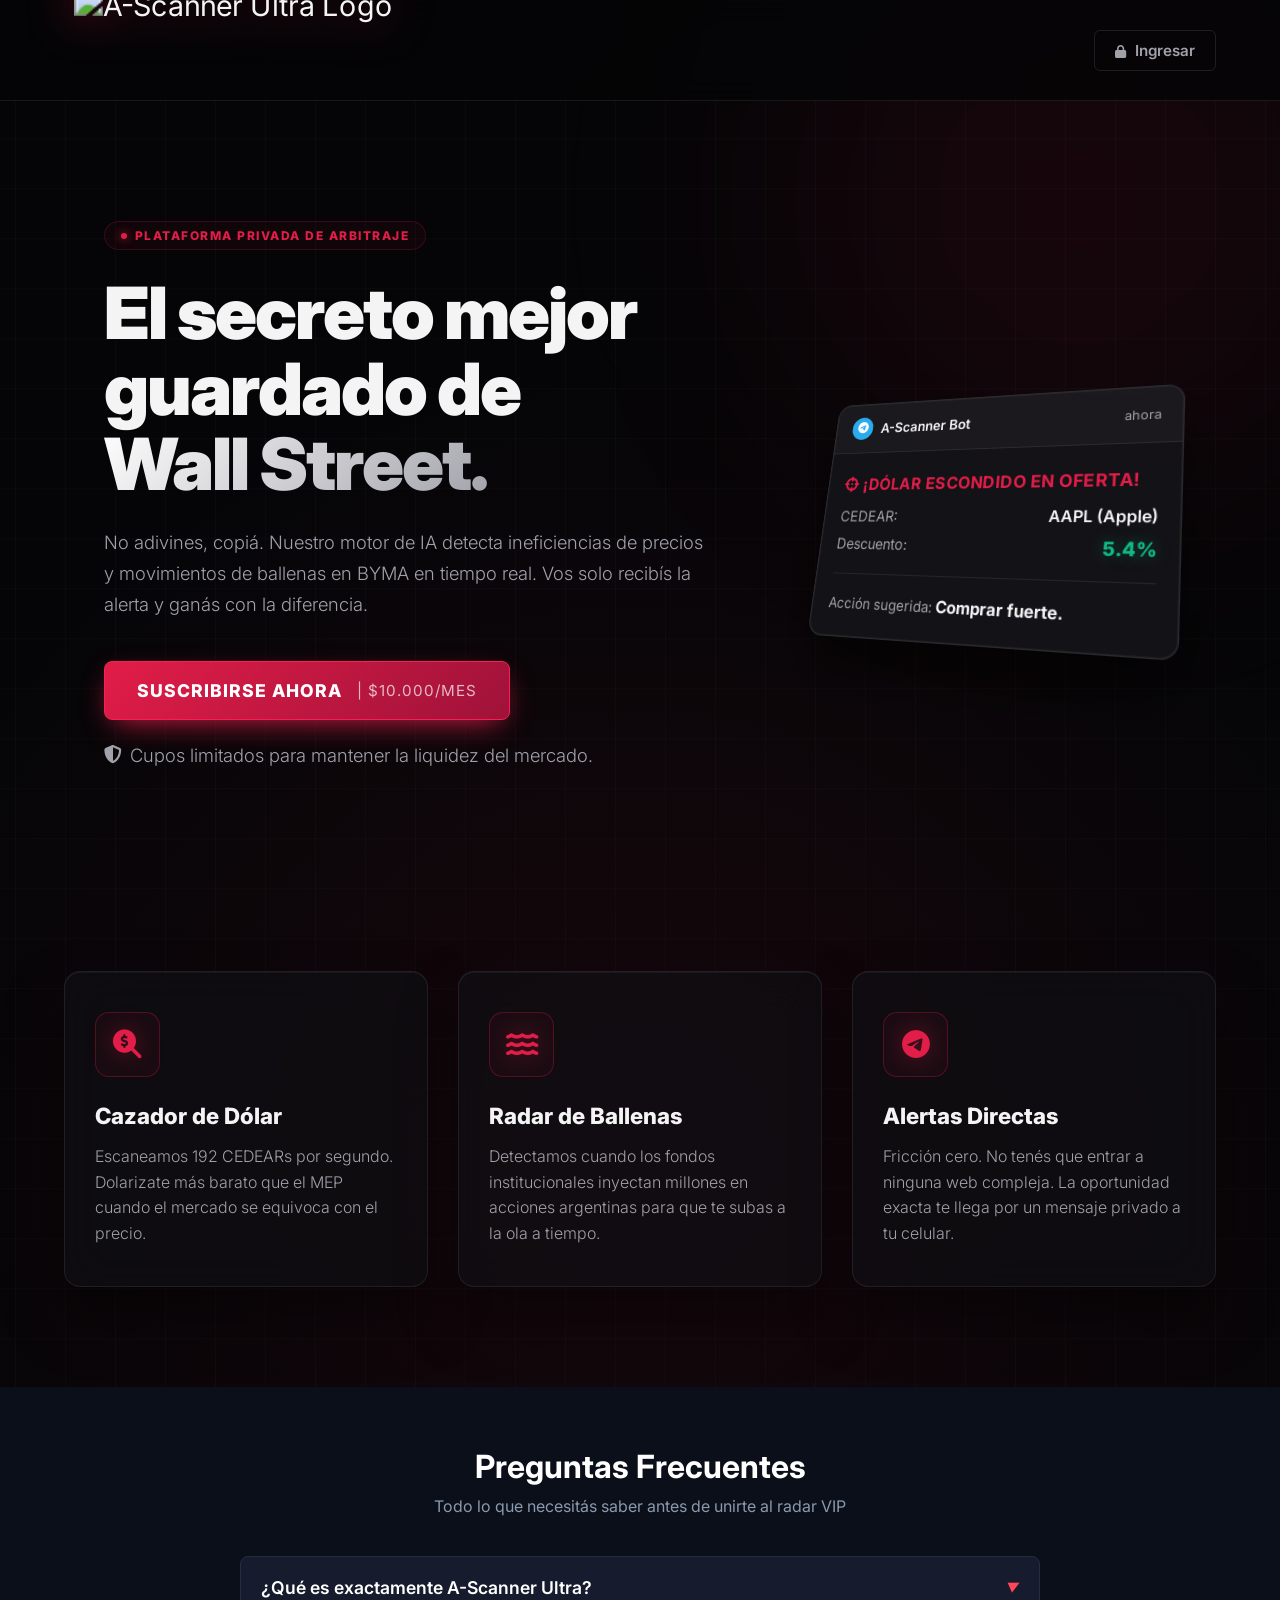
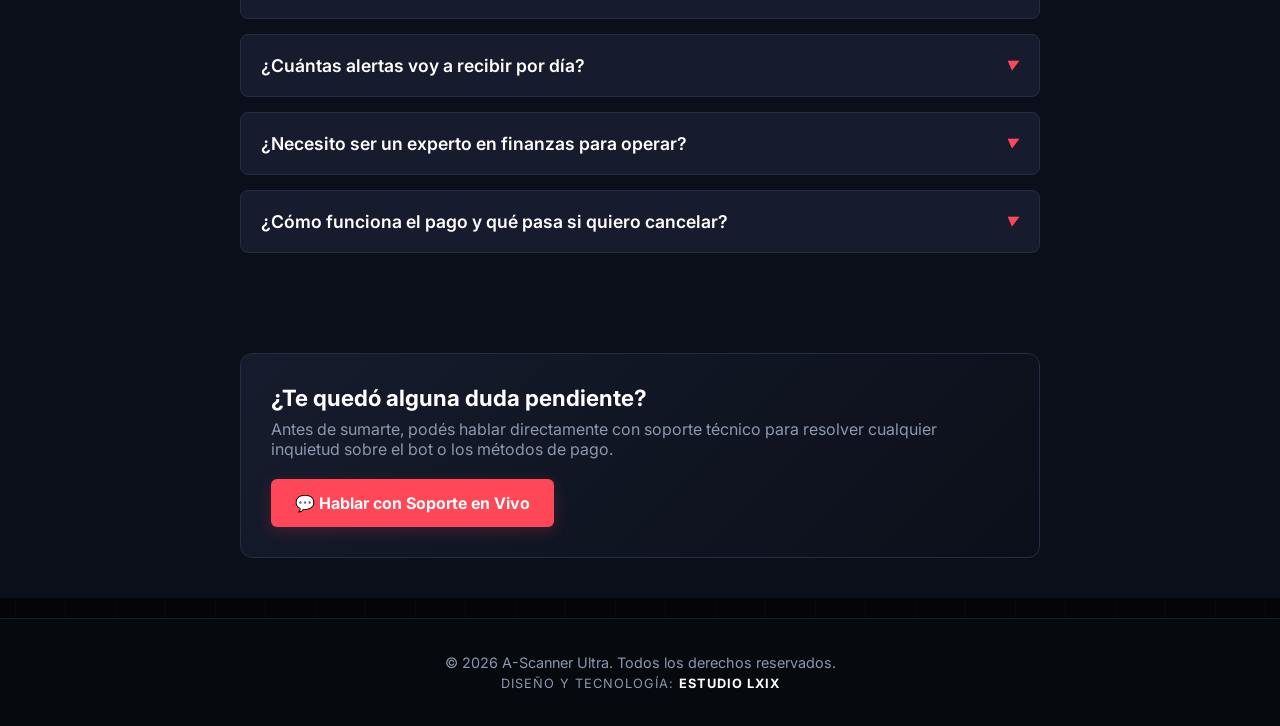
==== index.html @ 41c8c9e9 "Add files via upload" ====
<!DOCTYPE html>
<html lang="es">
<head>
    <meta charset="UTF-8">
    <meta name="viewport" content="width=device-width, initial-scale=1.0">
    <title>A-Scanner Ultra | Financial Intelligence</title>
    <link href="https://fonts.googleapis.com/css2?family=Inter:wght@300;400;600;800;900&display=swap" rel="stylesheet">
    <link rel="stylesheet" href="https://cdnjs.cloudflare.com/ajax/libs/font-awesome/6.4.0/css/all.min.css">
    <link rel="stylesheet" href="style.css">
</head>
<body>
    <div class="bg-glow glow-red"></div>
    <div class="bg-glow glow-silver"></div>

    <nav class="navbar">
        <div class="logo-container">
            <div class="logo-lightbox">
                <img src="assets/img/logo.png" alt="A-Scanner Ultra Logo">
            </div>
        </div>
        <div class="nav-links">
            <button class="btn-login" id="btn-ingresar">
                <i class="fa-solid fa-lock" style="margin-right: 5px; font-size: 0.8rem;"></i> Ingresar
            </button>
        </div>
    </nav>

    <header class="hero">
        <div class="hero-content">
            <div class="badge">
                <span class="pulse-dot"></span> PLATAFORMA PRIVADA DE ARBITRAJE
            </div>
            <h1>El secreto mejor guardado de <br><span class="text-gradient">Wall Street.</span></h1>
            <p>No adivines, copiá. Nuestro motor de IA detecta ineficiencias de precios y movimientos de ballenas en BYMA en tiempo real. Vos solo recibís la alerta y ganás con la diferencia.</p>
            <div class="cta-group">
                <button class="btn-primary" id="btn-suscribirse">
                    Suscribirse Ahora <span class="price-tag">| $10.000/mes</span>
                </button>
                <p class="garantia"><i class="fa-solid fa-shield-halved"></i> Cupos limitados para mantener la liquidez del mercado.</p>
            </div>
        </div>

        <div class="hero-image-simulated">
            <div class="telegram-alert">
                <div class="alert-header">
                    <div class="tg-icon"><i class="fa-brands fa-telegram"></i></div>
                    <span>A-Scanner Bot</span>
                    <span class="alert-time">ahora</span>
                </div>
                <div class="alert-body">
                    <strong class="alert-title"><i class="fa-solid fa-crosshairs"></i> ¡DÓLAR ESCONDIDO EN OFERTA!</strong>
                    <div class="alert-data">
                        <span class="data-label">CEDEAR:</span> <span class="data-value">AAPL (Apple)</span>
                    </div>
                    <div class="alert-data">
                        <span class="data-label">Descuento:</span> <span class="data-value highlight-text">5.4%</span>
                    </div>
                    <div class="alert-divider"></div>
                    <div class="alert-action">Acción sugerida: <strong>Comprar fuerte.</strong></div>
                </div>
            </div>
        </div>
    </header>

    <section class="features">
        <div class="feature-card glass-panel">
            <div class="icon-wrapper"><i class="fa-solid fa-magnifying-glass-dollar feature-icon"></i></div>
            <h3>Cazador de Dólar</h3>
            <p>Escaneamos 192 CEDEARs por segundo. Dolarizate más barato que el MEP cuando el mercado se equivoca con el precio.</p>
        </div>
        <div class="feature-card glass-panel">
            <div class="icon-wrapper"><i class="fa-solid fa-water feature-icon"></i></div>
            <h3>Radar de Ballenas</h3>
            <p>Detectamos cuando los fondos institucionales inyectan millones en acciones argentinas para que te subas a la ola a tiempo.</p>
        </div>
        <div class="feature-card glass-panel">
            <div class="icon-wrapper"><i class="fa-brands fa-telegram feature-icon"></i></div>
            <h3>Alertas Directas</h3>
            <p>Fricción cero. No tenés que entrar a ninguna web compleja. La oportunidad exacta te llega por un mensaje privado a tu celular.</p>
        </div>
    </section>

    <div id="auth-modal" class="modal">
        <div class="modal-content glass-panel">
            <span class="close-modal"><i class="fa-solid fa-xmark"></i></span>
            
            <div class="modal-header">
                <i class="fa-solid fa-lock auth-icon"></i>
                <h2 id="modal-title">Acceso VIP</h2>
            </div>
            <p class="modal-subtitle" id="modal-desc">Ingresá con el MISMO EMAIL que usás en Mercado Pago.</p>
            
            <div class="input-group">
                <i class="fa-regular fa-envelope input-icon"></i>
                <input type="email" id="email-input" class="input-dark" placeholder="tu-email@gmail.com">
            </div>
            
            <div class="input-group">
                <i class="fa-solid fa-key input-icon"></i>
                <input type="password" id="password-input" class="input-dark" placeholder="Contraseña">
            </div>
            
            <p id="forgot-password" style="text-align: right; color: var(--platinum-dark); font-size: 0.8rem; cursor: pointer; margin-top: -10px; margin-bottom: 15px; transition: 0.3s;">¿Olvidaste tu contraseña?</p>

            <div class="input-group" id="confirm-group" style="display: none;">
                <i class="fa-solid fa-shield-check input-icon"></i>
                <input type="password" id="confirm-password-input" class="input-dark" placeholder="Confirmar contraseña">
            </div>
            
            <button class="btn-primary full-width" id="btn-auth-action">Iniciar Sesión</button>
            
            <button id="btn-logout" style="display: none; width: 100%; margin-top: 15px; background: transparent; border: 1px solid var(--graphite-border); color: var(--platinum-dark); padding: 12px; border-radius: 8px; cursor: pointer; transition: all 0.3s ease;">Cerrar Sesión</button>

            <p class="auth-toggle" id="auth-toggle-text">
                ¿No tenés cuenta? <span id="toggle-link">Crear una aquí</span>
            </p>

            <div class="auth-divider"><span>o</span></div>

            <button class="btn-google full-width" id="btn-google">
                <img src="https://fonts.gstatic.com/s/i/productlogos/googleg/v6/24px.svg" alt="Google" style="width: 20px;">
                Continuar con Google
            </button>
        </div>
    </div>

    <section class="faq-section">
    <div class="container">
        <h2 class="section-title">Preguntas Frecuentes</h2>
        <p class="section-subtitle">Todo lo que necesitás saber antes de unirte al radar VIP</p>

        <div class="faq-container">
            <div class="faq-item">
                <button class="faq-question">
                    <span>¿Qué es exactamente A-Scanner Ultra?</span>
                    <i class="arrow-icon">▼</i>
                </button>
                <div class="faq-answer">
                    <p>Es un software de análisis algorítmico que escanea en tiempo real más de 150 activos del mercado argentino (CEDEARs y Panel Líder). Su función principal es detectar ineficiencias matemáticas: activos desfasados en pesos que te permiten dolarizarte con descuento (Dólar Escondido) e ingresos masivos de capital institucional (Alertas de Ballenas).</p>
                </div>
            </div>

            <div class="faq-item">
                <button class="faq-question">
                    <span>¿Cuántas alertas voy a recibir por día?</span>
                    <i class="arrow-icon">▼</i>
                </button>
                <div class="faq-answer">
                    <p>Priorizamos la calidad absoluta sobre el ruido. El mercado no siempre da oportunidades reales, por lo que el bot actúa como un francotirador: podés recibir entre 1 y 4 alertas diarias en días de alta volatilidad, o pasar jornadas en silencio si el mercado no cumple los estrictos parámetros de seguridad. No llenamos tu celular de spam, te mandamos solo operaciones con alta probabilidad de ganancia.</p>
                </div>
            </div>

            <div class="faq-item">
                <button class="faq-question">
                    <span>¿Necesito ser un experto en finanzas para operar?</span>
                    <i class="arrow-icon">▼</i>
                </button>
                <div class="faq-answer">
                    <p>Para nada. El bot te entrega la información completamente masticada. Te dice qué activo está desarbitrado, cuál es el precio promedio del mercado, a qué precio lo estás pagando vos y el porcentaje exacto de ahorro directo. Tu única tarea es abrir tu bróker de confianza y ejecutar la orden.</p>
                </div>
            </div>

            <div class="faq-item">
                <button class="faq-question">
                    <span>¿Cómo funciona el pago y qué pasa si quiero cancelar?</span>
                    <i class="arrow-icon">▼</i>
                </button>
                <div class="faq-answer">
                    <p>La suscripción se procesa de forma segura mediante Mercado Pago bajo el modelo de débito automático mensual. No hay contratos a largo plazo ni permanencia mínima: podés dar de baja el servicio cuando quieras con un solo clic desde tu panel de Mercado Pago, sin dar explicaciones.</p>
                </div>
            </div>
        </div>
    </div>
</section>

<section class="contact-section">
    <div class="container contact-box">
        <div class="contact-content">
            <h3>¿Te quedó alguna duda pendiente?</h3>
            <p>Antes de sumarte, podés hablar directamente con soporte técnico para resolver cualquier inquietud sobre el bot o los métodos de pago.</p>
        </div>
        <div class="contact-action">
            <a href="https://t.me/SoporteAScannerUltra" target="_blank" class="btn-contact">
                💬 Hablar con Soporte en Vivo
            </a>
        </div>
    </div>
</section>

    <script src="app.js"></script>
    <script type="module" src="auth.js"></script>

<footer class="site-footer">
    <p>&copy; 2026 A-Scanner Ultra. Todos los derechos reservados.</p>
    <p class="footer-credits">Diseño y Tecnología: <strong>Estudio LXIX</strong></p>
</footer>
</body>
</html>
---- style.css ----
:root {
    /* Paleta Dark Fintech ESTRICTA */
    --graphite: #050507;
    --graphite-light: #101014;
    --graphite-border: rgba(255, 255, 255, 0.08);
    --platinum: #f4f4f5;
    --platinum-dark: #a1a1aa;
    --crimson: #e11d48;
    --crimson-dark: #9f1239;
    --crimson-glow: rgba(225, 29, 72, 0.4);
    --profit-green: #10b981;
    --font-main: 'Inter', sans-serif;
}

* { margin: 0; padding: 0; box-sizing: border-box; font-family: var(--font-main); }

body {
    background-color: var(--graphite);
    color: var(--platinum);
    overflow-x: hidden;
    position: relative;
    /* GRILLA CIBERNÉTICA */
    background-image: 
        radial-gradient(circle at 50% 50%, rgba(225, 29, 72, 0.08) 0%, transparent 60%),
        linear-gradient(rgba(255,255,255,0.02) 1px, transparent 1px),
        linear-gradient(90deg, rgba(255,255,255,0.02) 1px, transparent 1px);
    background-size: 100% 100%, 50px 50px, 50px 50px;
    background-position: center center;
}

/* Luces de fondo (Ambient Glow) */
.bg-glow { position: absolute; width: 600px; height: 600px; border-radius: 50%; filter: blur(120px); z-index: -1; }
.glow-red { top: -100px; right: -100px; background: rgba(225, 29, 72, 0.08); }
.glow-silver { bottom: 10%; left: -200px; background: rgba(255, 255, 255, 0.03); }

/* UTILIDAD: Paneles de Vidrio Esmerilado */
.glass-panel {
    background: rgba(16, 16, 20, 0.65);
    backdrop-filter: blur(20px);
    -webkit-backdrop-filter: blur(20px);
    border: 1px solid var(--graphite-border);
    box-shadow: 0 30px 60px rgba(0,0,0,0.4), inset 0 1px 0 rgba(255,255,255,0.05);
}

/* NAVBAR */
.navbar {
    display: flex; justify-content: space-between; align-items: center;
    padding: 15px 5%;
    background: rgba(5, 5, 7, 0.85);
    backdrop-filter: blur(15px); -webkit-backdrop-filter: blur(15px);
    border-bottom: 1px solid var(--graphite-border);
    position: sticky; top: 0; z-index: 100;
}

/* LA MAGIA DEL LOGO TRANSPARENTE */
.logo-lightbox {
    background: transparent; 
    height: 70px; /* Le damos más altura física a la barra */
    display: inline-flex;
    align-items: center;
    justify-content: center;
    transition: all 0.4s ease;
    border: none; 
    box-shadow: none;
    padding: 0;
    margin-left: 10px;
}

.logo-lightbox img {
    height: 100%; 
    width: auto;
    display: block;
    object-fit: contain;
    /* EL HACK NINJA: Zoom del 80% para matar el aire transparente del PNG */
    transform: scale(1.8); 
    transform-origin: left center; /* Crece hacia la derecha para no irse de la pantalla */
    filter: drop-shadow(0 0 12px rgba(225, 29, 72, 0.5)); /* El neón lo pasamos directo a la imagen */
    transition: all 0.4s ease;
}

.logo-lightbox:hover img {
    filter: drop-shadow(0 0 25px rgba(225, 29, 72, 0.9));
    transform: scale(1.95); /* Efecto de latido al pasar el mouse */
}

.btn-login {
    background: transparent;
    color: var(--platinum-dark);
    border: 1px solid rgba(255, 255, 255, 0.1);
    padding: 10px 20px; border-radius: 6px;
    cursor: pointer; font-weight: 600; font-size: 0.95rem;
    transition: all 0.3s ease;
}
.btn-login:hover {
    background: rgba(255, 255, 255, 0.05);
    color: var(--platinum);
    border-color: rgba(255, 255, 255, 0.3);
}

/* HERO SECTION */
.hero {
    display: flex; 
    justify-content: center;
    align-items: center;
    gap: 8%;
    padding: 120px 5% 100px; 
    min-height: 85vh;
    max-width: 1400px;
    margin: 0 auto;
}
.hero-content { 
    max-width: 600px; 
    animation: slideUp 1s ease-out forwards; 
}

.badge {
    display: inline-flex; align-items: center; gap: 8px;
    background: rgba(225, 29, 72, 0.05);
    color: var(--crimson);
    padding: 6px 16px; border-radius: 30px;
    font-size: 0.75rem; font-weight: 800; letter-spacing: 1.5px;
    margin-bottom: 25px; border: 1px solid rgba(225, 29, 72, 0.2);
}
.pulse-dot {
    width: 6px; height: 6px; background: var(--crimson); border-radius: 50%;
    box-shadow: 0 0 10px var(--crimson); animation: pulse 2s infinite;
}

h1 { font-size: 4.5rem; line-height: 1.05; margin-bottom: 25px; font-weight: 900; letter-spacing: -2px; }

/* FIX ADVERTENCIA DE VS CODE EN LÍNEA 125 */
.text-gradient {
    background: linear-gradient(135deg, #ffffff 0%, #a1a1aa 100%);
    -webkit-background-clip: text;
    background-clip: text; /* Solución estándar requerida */
    -webkit-text-fill-color: transparent;
}

.hero-content p { font-size: 1.15rem; color: var(--platinum-dark); line-height: 1.7; margin-bottom: 40px; font-weight: 300; }

.btn-primary {
    background: linear-gradient(135deg, var(--crimson) 0%, var(--crimson-dark) 100%);
    color: white; border: 1px solid #fc1e53; padding: 18px 32px;
    font-size: 1.1rem; font-weight: 800; border-radius: 8px;
    cursor: pointer; transition: all 0.4s ease;
    text-transform: uppercase; letter-spacing: 1px;
    box-shadow: 0 10px 30px -10px var(--crimson);
    display: flex; align-items: center; gap: 15px;
}
.btn-primary:hover {
    transform: translateY(-3px);
    box-shadow: 0 20px 40px -10px var(--crimson), inset 0 0 20px rgba(255,255,255,0.2);
    border-color: #ff4d79;
}
.price-tag { color: rgba(255, 255, 255, 0.7); font-weight: 400; font-size: 0.95rem; }

.garantia { font-size: 0.85rem; margin-top: 20px; color: #52525b; display: flex; align-items: center; gap: 8px; font-weight: 600;}

/* TELEGRAM MOCKUP */
.hero-image-simulated { perspective: 1000px; animation: fadeInRight 1.2s ease-out forwards; width: 100%; max-width: 380px;}
.telegram-alert {
    width: 100%;
    border-radius: 16px;
    background: rgba(20, 20, 25, 0.85);
    backdrop-filter: blur(25px); -webkit-backdrop-filter: blur(25px);
    border: 1px solid rgba(255, 255, 255, 0.1);
    box-shadow: 0 30px 60px rgba(0,0,0,0.6), inset 0 0 0 1px rgba(255,255,255,0.05);
    transform: rotateY(-15deg) rotateX(10deg);
    transition: transform 0.6s cubic-bezier(0.175, 0.885, 0.32, 1.275);
    animation: levitate 6s ease-in-out infinite;
}
.telegram-alert:hover { transform: rotateY(0deg) rotateX(0deg) scale(1.05); }

.alert-header { background: rgba(255, 255, 255, 0.03); padding: 15px 20px; border-radius: 16px 16px 0 0; font-weight: 600; display: flex; align-items: center; gap: 10px; border-bottom: 1px solid var(--graphite-border); font-size: 0.95rem; }
.tg-icon { background: #2AABEE; color: white; width: 26px; height: 26px; border-radius: 50%; display: flex; align-items: center; justify-content: center; font-size: 0.85rem; }
.alert-time { margin-left: auto; color: var(--platinum-dark); font-weight: 400; font-size: 0.8rem;}

.alert-body { padding: 25px 20px; }
.alert-title { display: block; color: var(--crimson); font-size: 1.1rem; margin-bottom: 15px; letter-spacing: 0.5px;}
.alert-data { display: flex; justify-content: space-between; margin-bottom: 10px; font-size: 1rem;}
.data-label { color: var(--platinum-dark); }
.data-value { font-weight: 600; }
.highlight-text { color: var(--profit-green); font-weight: 800; font-size: 1.15rem; text-shadow: 0 0 15px rgba(16, 185, 129, 0.4); }
.alert-divider { height: 1px; background: var(--graphite-border); margin: 20px 0; }
.alert-action { font-size: 0.95rem; color: var(--platinum-dark); }
.alert-action strong { color: var(--platinum); font-size: 1.05rem;}

/* FEATURES CARDS */
.features { display: flex; justify-content: center; gap: 30px; padding: 60px 5% 100px; position: relative; z-index: 10; max-width: 1400px; margin: 0 auto; }
.feature-card { padding: 40px 30px; border-radius: 16px; flex: 1; transition: all 0.4s ease; }
.feature-card:hover { border-color: rgba(225, 29, 72, 0.5); transform: translateY(-10px); background: rgba(20, 20, 25, 0.9);}
.icon-wrapper { width: 65px; height: 65px; border-radius: 14px; background: rgba(225, 29, 72, 0.05); display: flex; justify-content: center; align-items: center; margin-bottom: 25px; border: 1px solid rgba(225, 29, 72, 0.3); }
.feature-icon { font-size: 1.8rem; color: var(--crimson); filter: drop-shadow(0 0 12px var(--crimson-glow)); }
.feature-card h3 { margin-bottom: 15px; font-size: 1.4rem; font-weight: 800; }
.feature-card p { color: var(--platinum-dark); font-size: 1rem; line-height: 1.6; font-weight: 300;}

/* MODAL AUTH */
.modal { display: none; position: fixed; top: 0; left: 0; width: 100%; height: 100%; background: rgba(0,0,0,0.85); backdrop-filter: blur(10px); -webkit-backdrop-filter: blur(10px); z-index: 1000; justify-content: center; align-items: center; opacity: 0; transition: opacity 0.3s ease; }
.modal.active { display: flex; opacity: 1; }
.modal-content { padding: 50px 40px; border-radius: 20px; width: 90%; max-width: 420px; transform: translateY(20px); transition: transform 0.4s cubic-bezier(0.175, 0.885, 0.32, 1.275); }
.modal.active .modal-content { transform: translateY(0); }
.close-modal { position: absolute; top: 20px; right: 25px; font-size: 1.5rem; cursor: pointer; color: var(--platinum-dark); transition: color 0.3s; }
.close-modal:hover { color: var(--crimson); }
.modal-header { display: flex; align-items: center; gap: 15px; margin-bottom: 10px; }
.auth-icon { font-size: 2rem; color: var(--crimson); }
#modal-title { font-size: 1.8rem; font-weight: 900; }
.modal-subtitle { color: var(--platinum-dark); font-size: 0.95rem; margin-bottom: 30px; font-weight: 300;}
.input-group { position: relative; margin-bottom: 20px; }
.input-icon { position: absolute; left: 18px; top: 50%; transform: translateY(-50%); color: var(--platinum-dark); }
.input-dark { width: 100%; padding: 16px 20px 16px 45px; background: rgba(0,0,0,0.5); border: 1px solid var(--graphite-border); color: white; border-radius: 8px; font-size: 1rem; transition: all 0.3s; font-weight: 400; }
.input-dark:focus { outline: none; border-color: var(--crimson); background: rgba(0,0,0,0.8); box-shadow: 0 0 15px rgba(225, 29, 72, 0.15); }
.full-width { width: 100%; margin-top: 15px; justify-content: center; }

/* EXTRAS DEL MODAL (GOOGLE Y TOGGLES) */
.auth-toggle { text-align: center; margin-top: 20px; font-size: 0.9rem; color: var(--platinum-dark); }
#toggle-link { color: var(--crimson); cursor: pointer; font-weight: 800; transition: 0.3s; }
#toggle-link:hover { color: #ff4d79; text-decoration: underline; }

.auth-divider { display: flex; align-items: center; text-align: center; margin: 20px 0; color: var(--graphite-border); }
.auth-divider::before, .auth-divider::after { content: ''; flex: 1; border-bottom: 1px solid var(--graphite-border); }
.auth-divider span { padding: 0 10px; color: var(--platinum-dark); font-size: 0.85rem; }

.btn-google {
    background: white; color: #333; border: none; padding: 14px;
    border-radius: 8px; font-weight: 800; font-size: 1rem; cursor: pointer;
    display: flex; justify-content: center; align-items: center; gap: 10px;
    transition: all 0.3s ease; box-shadow: 0 4px 15px rgba(0,0,0,0.1);
}
.btn-google:hover { background: #f1f1f1; transform: translateY(-2px); box-shadow: 0 6px 20px rgba(0,0,0,0.2); }

/* --- ESTILOS DE PREGUNTAS FRECUENTES --- */
.faq-section {
    padding: 60px 20px;
    background-color: #0b0f19; /* Fondo oscuro tecnológico */
    color: #ffffff;
}

/* ¡CLAVE!: Al poner .faq-section adelante, evitamos que rompa el resto de tu página */
.faq-section .container,
.contact-section .container {
    max-width: 800px;
    margin: 0 auto;
}

.section-title {
    text-align: center;
    font-size: 2rem;
    margin-bottom: 10px;
    font-weight: 700;
}

.section-subtitle {
    text-align: center;
    color: #8a99ad;
    margin-bottom: 40px;
}

.faq-container {
    display: flex;
    flex-direction: column;
    gap: 15px;
}

.faq-item {
    background-color: #161c2d;
    border: 1px solid #222e45;
    border-radius: 8px;
    overflow: hidden;
    transition: all 0.3s ease;
}

.faq-question {
    width: 100%;
    background: none;
    border: none;
    color: #ffffff;
    padding: 20px;
    text-align: left;
    font-size: 1.1rem;
    font-weight: 600;
    cursor: pointer;
    display: flex;
    justify-content: space-between;
    align-items: center;
}

.faq-question:hover {
    background-color: #1d263b;
}

.arrow-icon {
    font-size: 0.8rem;
    color: #ff4757; /* Cambiado a rojo/coral para combinar con el logo */
    transition: transform 0.3s ease;
}

.faq-answer {
    max-height: 0;
    overflow: hidden;
    transition: max-height 0.3s ease-out;
    background-color: #111625;
}

.faq-answer p {
    padding: 20px;
    color: #b4c2d3;
    line-height: 1.6;
    margin: 0;
}

/* Clase activa para cuando usemos JS */
.faq-item.active .faq-answer {
    max-height: 200px; 
}

.faq-item.active .arrow-icon {
    transform: rotate(180deg);
}

/* --- ESTILOS DE LA SECCIÓN DE CONTACTO --- */
.contact-section {
    padding: 40px 20px;
    background-color: #0b0f19;
}

.contact-box {
    background: linear-gradient(135deg, #161c2d 0%, #0b0f19 100%);
    border: 1px solid #222e45;
    border-radius: 12px;
    padding: 30px;
    display: flex;
    justify-content: space-between;
    align-items: center;
    flex-wrap: wrap;
    gap: 20px;
}

.contact-content h3 {
    color: #ffffff;
    font-size: 1.4rem;
    margin-bottom: 8px;
}

.contact-content p {
    color: #8a99ad;
    margin: 0;
}

.btn-contact {
    display: inline-block;
    background-color: #ff4757; /* Rojo/coral moderno */
    color: #ffffff;
    padding: 14px 24px;
    border-radius: 6px;
    font-weight: 700;
    text-decoration: none;
    transition: transform 0.2s ease, box-shadow 0.2s ease;
    box-shadow: 0 4px 15px rgba(255, 71, 87, 0.2);
}

.btn-contact:hover {
    transform: translateY(-2px);
    background-color: #ff6b81; /* Rojo más claro al pasar el mouse */
    box-shadow: 0 4px 20px rgba(255, 71, 87, 0.4);
}

/* Responsive para celulares */
@media (max-width: 600px) {
    .contact-box {
        flex-direction: column;
        text-align: center;
    }
    .btn-contact {
        width: 100%;
        text-align: center;
    }
}

/* --- ESTILOS DEL FOOTER (ESTUDIO LXIX) --- */
.site-footer {
    text-align: center;
    padding: 30px 20px;
    background-color: #06090e; 
    border-top: 1px solid #161c2d;
    color: #8a99ad;
    font-size: 0.9rem;
    margin-top: 20px;
}

.site-footer p {
    margin: 5px 0;
}

.footer-credits {
    font-size: 0.8rem;
    letter-spacing: 1px;
    text-transform: uppercase; 
}

.footer-credits strong {
    color: #ffffff;
    font-weight: 700;
}

/* Responsive para celulares */
@media (max-width: 600px) {
    .contact-box {
        flex-direction: column;
        text-align: center;
    }
    .btn-contact {
        width: 100%;
        text-align: center;
    }
}

/* =========================================================================
   RESPONSIVE DESIGN (Magia para Celulares y Tablets)
   ========================================================================= */

/* Tablets y pantallas medianas */
@media (max-width: 1024px) {
    .hero {
        flex-direction: column;
        text-align: center;
        padding: 100px 5% 60px;
        gap: 60px;
    }
    .hero-content {
        display: flex;
        flex-direction: column;
        align-items: center;
    }
    .features {
        flex-direction: column;
        padding: 40px 5% 80px;
    }
    h1 { font-size: 3.5rem; }
}

/* Celulares */
@media (max-width: 768px) {
    .navbar {
        padding: 15px;
    }
    .logo-lightbox { height: 50px; } 
    .logo-lightbox img { transform: scale(1.5); }
    h1 { font-size: 2.8rem; letter-spacing: -1px; }
    .hero-content p { font-size: 1.05rem; }
    .btn-primary { width: 100%; justify-content: center; font-size: 1rem; padding: 16px 20px;}
    
    /* Le sacamos la rotación 3D al celular simulado para que se lea perfecto en pantallas chicas */
    .telegram-alert { 
        width: 100%; 
        transform: rotateY(0) rotateX(0); 
        animation: float-mobile 4s ease-in-out infinite; 
    }
    .telegram-alert:hover { transform: translateY(-5px); }
    .hero-image-simulated { animation: slideUp 1s ease-out forwards; }
    
    .modal-content { padding: 40px 25px; }
    #modal-title { font-size: 1.5rem; }
}

/* Celulares muy chicos */
@media (max-width: 480px) {
    h1 { font-size: 2.3rem; }
    .badge { font-size: 0.65rem; padding: 5px 12px; }
    .feature-card { padding: 30px 20px; }
}

/* ANIMACIONES */
@keyframes levitate { 0% { transform: rotateY(-15deg) rotateX(10deg) translateY(0px); } 50% { transform: rotateY(-15deg) rotateX(10deg) translateY(-20px); } 100% { transform: rotateY(-15deg) rotateX(10deg) translateY(0px); } }
@keyframes float-mobile { 0% { transform: translateY(0px); } 50% { transform: translateY(-10px); } 100% { transform: translateY(0px); } }
@keyframes slideUp { from { opacity: 0; transform: translateY(40px); } to { opacity: 1; transform: translateY(0); } }
@keyframes fadeInRight { from { opacity: 0; transform: translateX(50px) perspective(1000px) rotateY(-15deg) rotateX(10deg); } to { opacity: 1; transform: translateX(0) perspective(1000px) rotateY(-15deg) rotateX(10deg); } }
@keyframes pulse { 0% { box-shadow: 0 0 0 0 rgba(225, 29, 72, 0.7); } 70% { box-shadow: 0 0 0 10px rgba(225, 29, 72, 0); } 100% { box-shadow: 0 0 0 0 rgba(225, 29, 72, 0); } }
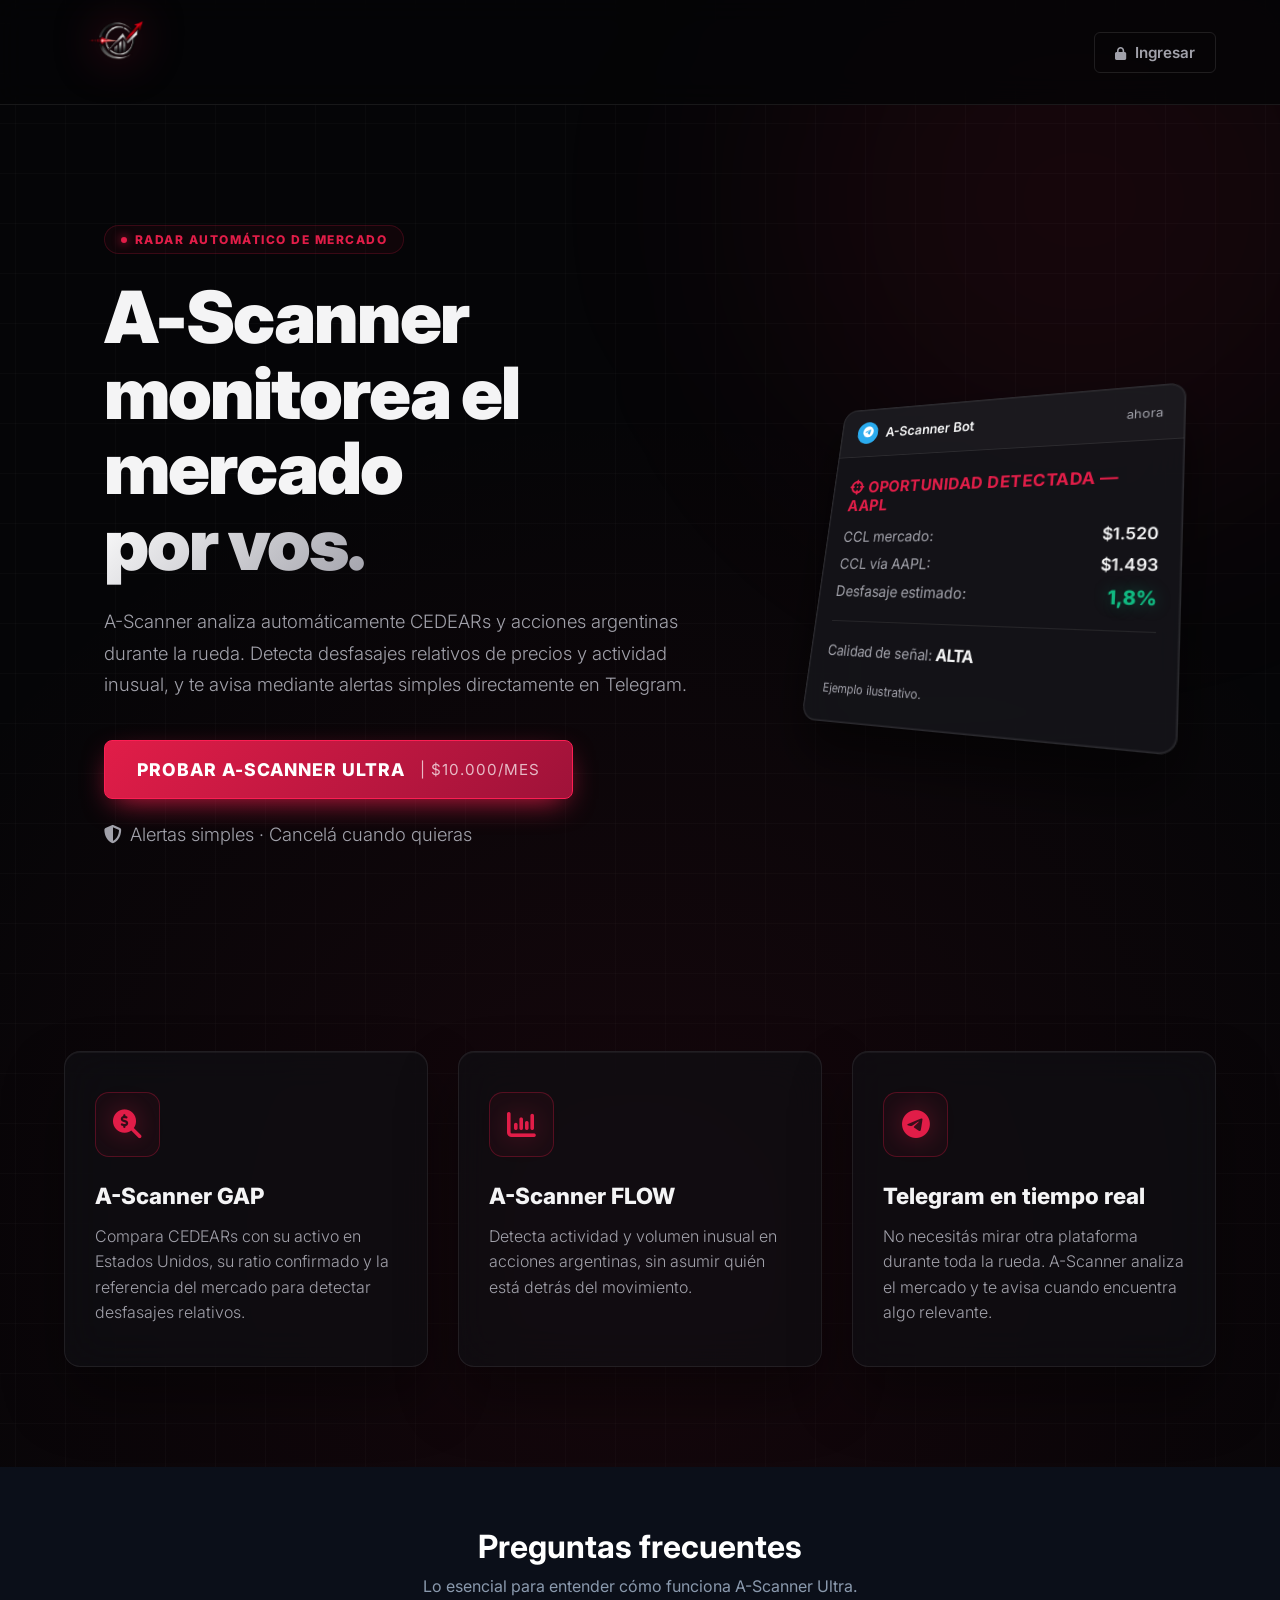
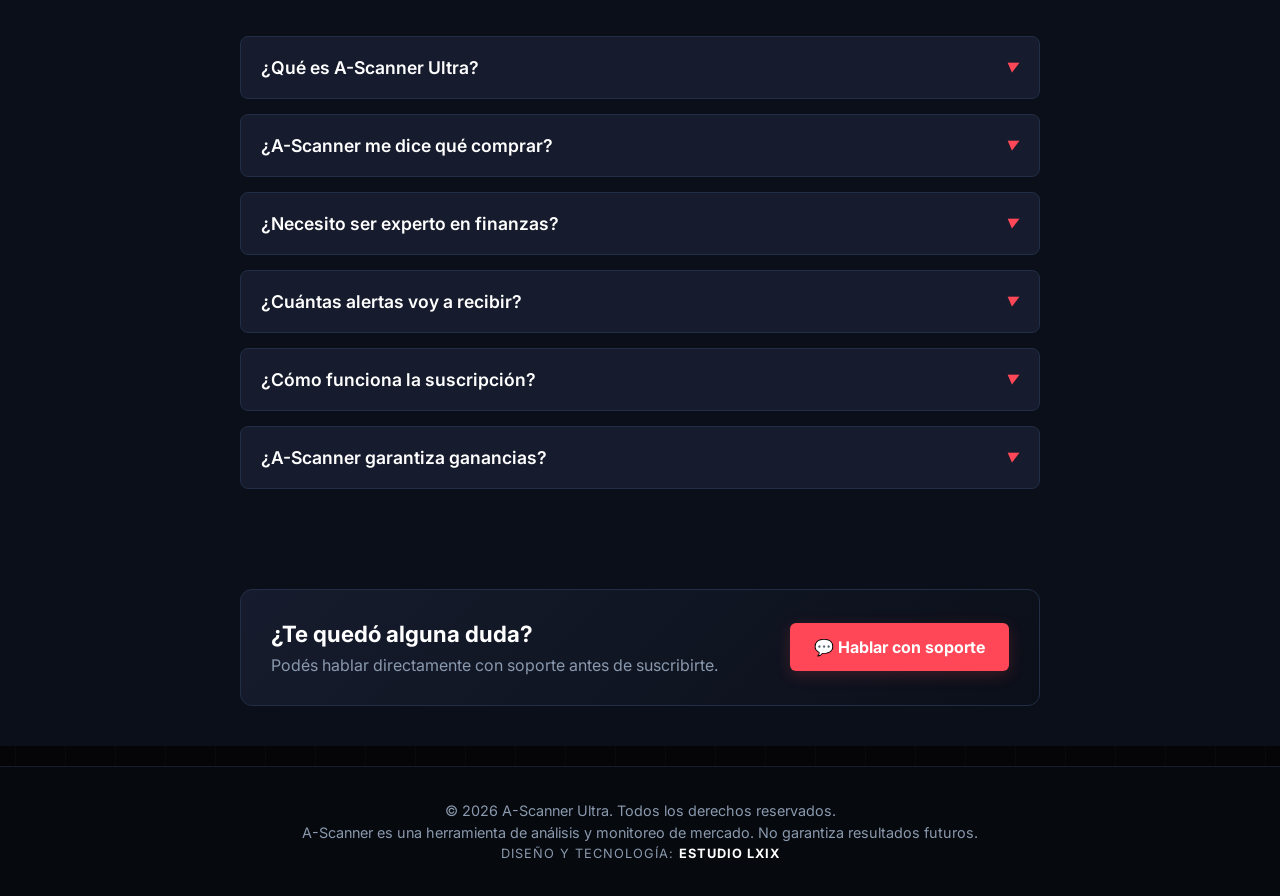
==== commit f4a9e723: "Update index.html" ====
--- a/index.html
+++ b/index.html
@@ -1,198 +1,878 @@
 <!DOCTYPE html>
 <html lang="es">
+
 <head>
+
     <meta charset="UTF-8">
-    <meta name="viewport" content="width=device-width, initial-scale=1.0">
-    <title>A-Scanner Ultra | Financial Intelligence</title>
-    <link href="https://fonts.googleapis.com/css2?family=Inter:wght@300;400;600;800;900&display=swap" rel="stylesheet">
-    <link rel="stylesheet" href="https://cdnjs.cloudflare.com/ajax/libs/font-awesome/6.4.0/css/all.min.css">
-    <link rel="stylesheet" href="style.css">
+
+    <meta
+        name="viewport"
+        content="width=device-width, initial-scale=1.0"
+    >
+
+    <title>
+        A-Scanner Ultra | Radar de Mercado
+    </title>
+
+    <meta
+        name="description"
+        content="A-Scanner monitorea CEDEARs y acciones argentinas para detectar desfasajes de precios y actividad inusual durante la rueda."
+    >
+
+    <link
+        href="https://fonts.googleapis.com/css2?family=Inter:wght@300;400;600;800;900&display=swap"
+        rel="stylesheet"
+    >
+
+    <link
+        rel="stylesheet"
+        href="https://cdnjs.cloudflare.com/ajax/libs/font-awesome/6.4.0/css/all.min.css"
+    >
+
+    <link
+        rel="stylesheet"
+        href="style.css"
+    >
+
 </head>
+
+
 <body>
-    <div class="bg-glow glow-red"></div>
-    <div class="bg-glow glow-silver"></div>
-
-    <nav class="navbar">
-        <div class="logo-container">
-            <div class="logo-lightbox">
-                <img src="assets/img/logo.png" alt="A-Scanner Ultra Logo">
+
+<div class="bg-glow glow-red"></div>
+<div class="bg-glow glow-silver"></div>
+
+
+<nav class="navbar">
+
+    <div class="logo-container">
+
+        <div class="logo-lightbox">
+
+            <img
+                src="logo.png"
+                alt="A-Scanner Ultra"
+            >
+
+        </div>
+
+    </div>
+
+
+    <div class="nav-links">
+
+        <button
+            class="btn-login"
+            id="btn-ingresar"
+        >
+
+            <i
+                class="fa-solid fa-lock"
+                style="margin-right:5px;font-size:.8rem;"
+            ></i>
+
+            Ingresar
+
+        </button>
+
+    </div>
+
+</nav>
+
+
+<header class="hero">
+
+    <div class="hero-content">
+
+
+        <div class="badge">
+
+            <span class="pulse-dot"></span>
+
+            RADAR AUTOMÁTICO DE MERCADO
+
+        </div>
+
+
+        <h1>
+
+            A-Scanner monitorea
+            el mercado
+
+            <br>
+
+            <span class="text-gradient">
+                por vos.
+            </span>
+
+        </h1>
+
+
+        <p>
+
+            A-Scanner analiza automáticamente
+            CEDEARs y acciones argentinas
+            durante la rueda.
+
+            Detecta desfasajes relativos de precios
+            y actividad inusual,
+            y te avisa mediante alertas simples
+            directamente en Telegram.
+
+        </p>
+
+
+        <div class="cta-group">
+
+            <button
+                class="btn-primary"
+                id="btn-suscribirse"
+            >
+
+                Probar A-Scanner Ultra
+
+                <span class="price-tag">
+                    | $10.000/mes
+                </span>
+
+            </button>
+
+
+            <p class="garantia">
+
+                <i
+                    class="fa-solid fa-shield-halved"
+                ></i>
+
+                Alertas simples · Cancelá cuando quieras
+
+            </p>
+
+        </div>
+
+    </div>
+
+
+
+    <div class="hero-image-simulated">
+
+        <div class="telegram-alert">
+
+
+            <div class="alert-header">
+
+                <div class="tg-icon">
+
+                    <i
+                        class="fa-brands fa-telegram"
+                    ></i>
+
+                </div>
+
+                <span>
+                    A-Scanner Bot
+                </span>
+
+                <span class="alert-time">
+                    ahora
+                </span>
+
             </div>
-        </div>
-        <div class="nav-links">
-            <button class="btn-login" id="btn-ingresar">
-                <i class="fa-solid fa-lock" style="margin-right: 5px; font-size: 0.8rem;"></i> Ingresar
-            </button>
-        </div>
-    </nav>
-
-    <header class="hero">
-        <div class="hero-content">
-            <div class="badge">
-                <span class="pulse-dot"></span> PLATAFORMA PRIVADA DE ARBITRAJE
+
+
+            <div class="alert-body">
+
+
+                <strong class="alert-title">
+
+                    <i
+                        class="fa-solid fa-crosshairs"
+                    ></i>
+
+                    OPORTUNIDAD DETECTADA — AAPL
+
+                </strong>
+
+
+                <div class="alert-data">
+
+                    <span class="data-label">
+                        CCL mercado:
+                    </span>
+
+                    <span class="data-value">
+                        $1.520
+                    </span>
+
+                </div>
+
+
+                <div class="alert-data">
+
+                    <span class="data-label">
+                        CCL vía AAPL:
+                    </span>
+
+                    <span class="data-value">
+                        $1.493
+                    </span>
+
+                </div>
+
+
+                <div class="alert-data">
+
+                    <span class="data-label">
+                        Desfasaje estimado:
+                    </span>
+
+                    <span
+                        class="data-value highlight-text"
+                    >
+                        1,8%
+                    </span>
+
+                </div>
+
+
+                <div class="alert-divider"></div>
+
+
+                <div class="alert-action">
+
+                    Calidad de señal:
+
+                    <strong>
+                        ALTA
+                    </strong>
+
+                    <br><br>
+
+                    <small>
+                        Ejemplo ilustrativo.
+                    </small>
+
+                </div>
+
             </div>
-            <h1>El secreto mejor guardado de <br><span class="text-gradient">Wall Street.</span></h1>
-            <p>No adivines, copiá. Nuestro motor de IA detecta ineficiencias de precios y movimientos de ballenas en BYMA en tiempo real. Vos solo recibís la alerta y ganás con la diferencia.</p>
-            <div class="cta-group">
-                <button class="btn-primary" id="btn-suscribirse">
-                    Suscribirse Ahora <span class="price-tag">| $10.000/mes</span>
+
+        </div>
+
+    </div>
+
+</header>
+
+
+
+<section class="features">
+
+
+    <div class="feature-card glass-panel">
+
+        <div class="icon-wrapper">
+
+            <i
+                class="fa-solid fa-magnifying-glass-dollar feature-icon"
+            ></i>
+
+        </div>
+
+
+        <h3>
+            A-Scanner GAP
+        </h3>
+
+
+        <p>
+
+            Compara CEDEARs con su activo
+            en Estados Unidos,
+            su ratio confirmado y la referencia
+            del mercado para detectar
+            desfasajes relativos.
+
+        </p>
+
+    </div>
+
+
+
+    <div class="feature-card glass-panel">
+
+        <div class="icon-wrapper">
+
+            <i
+                class="fa-solid fa-chart-column feature-icon"
+            ></i>
+
+        </div>
+
+
+        <h3>
+            A-Scanner FLOW
+        </h3>
+
+
+        <p>
+
+            Detecta actividad y volumen
+            inusual en acciones argentinas,
+            sin asumir quién está detrás
+            del movimiento.
+
+        </p>
+
+    </div>
+
+
+
+    <div class="feature-card glass-panel">
+
+        <div class="icon-wrapper">
+
+            <i
+                class="fa-brands fa-telegram feature-icon"
+            ></i>
+
+        </div>
+
+
+        <h3>
+            Telegram en tiempo real
+        </h3>
+
+
+        <p>
+
+            No necesitás mirar otra plataforma
+            durante toda la rueda.
+
+            A-Scanner analiza el mercado
+            y te avisa cuando encuentra
+            algo relevante.
+
+        </p>
+
+    </div>
+
+</section>
+
+
+
+<div
+    id="auth-modal"
+    class="modal"
+>
+
+    <div class="modal-content glass-panel">
+
+
+        <span class="close-modal">
+
+            <i
+                class="fa-solid fa-xmark"
+            ></i>
+
+        </span>
+
+
+        <div class="modal-header">
+
+            <i
+                class="fa-solid fa-lock auth-icon"
+            ></i>
+
+            <h2 id="modal-title">
+                Ingresar
+            </h2>
+
+        </div>
+
+
+        <p
+            class="modal-subtitle"
+            id="modal-desc"
+        >
+
+            Ingresá a tu cuenta
+            o creá una nueva para continuar.
+
+        </p>
+
+
+        <div class="input-group">
+
+            <i
+                class="fa-regular fa-envelope input-icon"
+            ></i>
+
+            <input
+                type="email"
+                id="email-input"
+                class="input-dark"
+                placeholder="tu-email@gmail.com"
+                autocomplete="email"
+            >
+
+        </div>
+
+
+        <div class="input-group">
+
+            <i
+                class="fa-solid fa-key input-icon"
+            ></i>
+
+            <input
+                type="password"
+                id="password-input"
+                class="input-dark"
+                placeholder="Contraseña"
+                autocomplete="current-password"
+            >
+
+        </div>
+
+
+        <p
+            id="forgot-password"
+            style="
+                text-align:right;
+                color:var(--platinum-dark);
+                font-size:.8rem;
+                cursor:pointer;
+                margin-top:-10px;
+                margin-bottom:15px;
+            "
+        >
+
+            ¿Olvidaste tu contraseña?
+
+        </p>
+
+
+        <div
+            class="input-group"
+            id="confirm-group"
+            style="display:none;"
+        >
+
+            <i
+                class="fa-solid fa-shield-halved input-icon"
+            ></i>
+
+            <input
+                type="password"
+                id="confirm-password-input"
+                class="input-dark"
+                placeholder="Confirmar contraseña"
+                autocomplete="new-password"
+            >
+
+        </div>
+
+
+        <button
+            class="btn-primary full-width"
+            id="btn-auth-action"
+        >
+            Iniciar sesión
+        </button>
+
+
+        <button
+            id="btn-logout"
+            style="
+                display:none;
+                width:100%;
+                margin-top:15px;
+                background:transparent;
+                border:1px solid var(--graphite-border);
+                color:var(--platinum-dark);
+                padding:12px;
+                border-radius:8px;
+                cursor:pointer;
+            "
+        >
+            Cerrar sesión
+        </button>
+
+
+        <p
+            class="auth-toggle"
+            id="auth-toggle-text"
+        >
+
+            ¿No tenés cuenta?
+
+            <span id="toggle-link">
+                Crear una aquí
+            </span>
+
+        </p>
+
+
+        <div class="auth-divider">
+            <span>o</span>
+        </div>
+
+
+        <button
+            class="btn-google full-width"
+            id="btn-google"
+        >
+
+            <img
+                src="https://fonts.gstatic.com/s/i/productlogos/googleg/v6/24px.svg"
+                alt="Google"
+                style="width:20px;"
+            >
+
+            Continuar con Google
+
+        </button>
+
+    </div>
+
+</div>
+
+
+
+<section class="faq-section">
+
+    <div class="container">
+
+
+        <h2 class="section-title">
+
+            Preguntas frecuentes
+
+        </h2>
+
+
+        <p class="section-subtitle">
+
+            Lo esencial para entender
+            cómo funciona A-Scanner Ultra.
+
+        </p>
+
+
+        <div class="faq-container">
+
+
+            <div class="faq-item">
+
+                <button class="faq-question">
+
+                    <span>
+                        ¿Qué es A-Scanner Ultra?
+                    </span>
+
+                    <i class="arrow-icon">
+                        ▼
+                    </i>
+
                 </button>
-                <p class="garantia"><i class="fa-solid fa-shield-halved"></i> Cupos limitados para mantener la liquidez del mercado.</p>
+
+
+                <div class="faq-answer">
+
+                    <p>
+
+                        A-Scanner es un radar automático
+                        especializado en CEDEARs y
+                        acciones argentinas.
+
+                        Analiza datos durante la rueda
+                        y busca desfasajes relativos
+                        de precios y actividad inusual.
+
+                        Cuando detecta una situación
+                        relevante, envía una alerta
+                        sencilla por Telegram.
+
+                    </p>
+
+                </div>
+
             </div>
-        </div>
-
-        <div class="hero-image-simulated">
-            <div class="telegram-alert">
-                <div class="alert-header">
-                    <div class="tg-icon"><i class="fa-brands fa-telegram"></i></div>
-                    <span>A-Scanner Bot</span>
-                    <span class="alert-time">ahora</span>
-                </div>
-                <div class="alert-body">
-                    <strong class="alert-title"><i class="fa-solid fa-crosshairs"></i> ¡DÓLAR ESCONDIDO EN OFERTA!</strong>
-                    <div class="alert-data">
-                        <span class="data-label">CEDEAR:</span> <span class="data-value">AAPL (Apple)</span>
-                    </div>
-                    <div class="alert-data">
-                        <span class="data-label">Descuento:</span> <span class="data-value highlight-text">5.4%</span>
-                    </div>
-                    <div class="alert-divider"></div>
-                    <div class="alert-action">Acción sugerida: <strong>Comprar fuerte.</strong></div>
-                </div>
+
+
+
+            <div class="faq-item">
+
+                <button class="faq-question">
+
+                    <span>
+                        ¿A-Scanner me dice qué comprar?
+                    </span>
+
+                    <i class="arrow-icon">
+                        ▼
+                    </i>
+
+                </button>
+
+
+                <div class="faq-answer">
+
+                    <p>
+
+                        A-Scanner no intenta adivinar
+                        el futuro ni garantiza que
+                        un activo vaya a subir.
+
+                        Detecta situaciones objetivas
+                        que se salen de determinados
+                        parámetros y te muestra
+                        qué encontró para que puedas
+                        analizarlo con más información.
+
+                    </p>
+
+                </div>
+
             </div>
-        </div>
-    </header>
-
-    <section class="features">
-        <div class="feature-card glass-panel">
-            <div class="icon-wrapper"><i class="fa-solid fa-magnifying-glass-dollar feature-icon"></i></div>
-            <h3>Cazador de Dólar</h3>
-            <p>Escaneamos 192 CEDEARs por segundo. Dolarizate más barato que el MEP cuando el mercado se equivoca con el precio.</p>
-        </div>
-        <div class="feature-card glass-panel">
-            <div class="icon-wrapper"><i class="fa-solid fa-water feature-icon"></i></div>
-            <h3>Radar de Ballenas</h3>
-            <p>Detectamos cuando los fondos institucionales inyectan millones en acciones argentinas para que te subas a la ola a tiempo.</p>
-        </div>
-        <div class="feature-card glass-panel">
-            <div class="icon-wrapper"><i class="fa-brands fa-telegram feature-icon"></i></div>
-            <h3>Alertas Directas</h3>
-            <p>Fricción cero. No tenés que entrar a ninguna web compleja. La oportunidad exacta te llega por un mensaje privado a tu celular.</p>
-        </div>
-    </section>
-
-    <div id="auth-modal" class="modal">
-        <div class="modal-content glass-panel">
-            <span class="close-modal"><i class="fa-solid fa-xmark"></i></span>
-            
-            <div class="modal-header">
-                <i class="fa-solid fa-lock auth-icon"></i>
-                <h2 id="modal-title">Acceso VIP</h2>
+
+
+
+            <div class="faq-item">
+
+                <button class="faq-question">
+
+                    <span>
+                        ¿Necesito ser experto en finanzas?
+                    </span>
+
+                    <i class="arrow-icon">
+                        ▼
+                    </i>
+
+                </button>
+
+
+                <div class="faq-answer">
+
+                    <p>
+
+                        No.
+
+                        El motor utiliza métricas
+                        cuantitativas internamente,
+                        pero las alertas están diseñadas
+                        para explicar en lenguaje simple
+                        qué ocurrió, cuánto se desvió
+                        el activo y qué calidad tiene
+                        la señal.
+
+                    </p>
+
+                </div>
+
             </div>
-            <p class="modal-subtitle" id="modal-desc">Ingresá con el MISMO EMAIL que usás en Mercado Pago.</p>
-            
-            <div class="input-group">
-                <i class="fa-regular fa-envelope input-icon"></i>
-                <input type="email" id="email-input" class="input-dark" placeholder="tu-email@gmail.com">
+
+
+
+            <div class="faq-item">
+
+                <button class="faq-question">
+
+                    <span>
+                        ¿Cuántas alertas voy a recibir?
+                    </span>
+
+                    <i class="arrow-icon">
+                        ▼
+                    </i>
+
+                </button>
+
+
+                <div class="faq-answer">
+
+                    <p>
+
+                        No existe una cantidad fija.
+
+                        Algunas ruedas pueden presentar
+                        varias anomalías y otras
+                        prácticamente ninguna.
+
+                        A-Scanner prioriza no emitir
+                        una señal cuando la calidad
+                        de los datos no es suficiente.
+
+                    </p>
+
+                </div>
+
             </div>
-            
-            <div class="input-group">
-                <i class="fa-solid fa-key input-icon"></i>
-                <input type="password" id="password-input" class="input-dark" placeholder="Contraseña">
+
+
+
+            <div class="faq-item">
+
+                <button class="faq-question">
+
+                    <span>
+                        ¿Cómo funciona la suscripción?
+                    </span>
+
+                    <i class="arrow-icon">
+                        ▼
+                    </i>
+
+                </button>
+
+
+                <div class="faq-answer">
+
+                    <p>
+
+                        La membresía cuesta
+                        $10.000 ARS por mes
+                        y se procesa mediante
+                        Mercado Pago.
+
+                        La activación del acceso
+                        se realiza automáticamente
+                        cuando Mercado Pago confirma
+                        la suscripción.
+
+                    </p>
+
+                </div>
+
             </div>
-            
-            <p id="forgot-password" style="text-align: right; color: var(--platinum-dark); font-size: 0.8rem; cursor: pointer; margin-top: -10px; margin-bottom: 15px; transition: 0.3s;">¿Olvidaste tu contraseña?</p>
-
-            <div class="input-group" id="confirm-group" style="display: none;">
-                <i class="fa-solid fa-shield-check input-icon"></i>
-                <input type="password" id="confirm-password-input" class="input-dark" placeholder="Confirmar contraseña">
+
+
+
+            <div class="faq-item">
+
+                <button class="faq-question">
+
+                    <span>
+                        ¿A-Scanner garantiza ganancias?
+                    </span>
+
+                    <i class="arrow-icon">
+                        ▼
+                    </i>
+
+                </button>
+
+
+                <div class="faq-answer">
+
+                    <p>
+
+                        No.
+
+                        A-Scanner es una herramienta
+                        de análisis y monitoreo.
+
+                        Una anomalía puede corregirse
+                        de distintas maneras,
+                        mantenerse o incluso ampliarse.
+
+                        El objetivo es ayudarte a
+                        detectar información relevante
+                        más rápido, no garantizar
+                        resultados.
+
+                    </p>
+
+                </div>
+
             </div>
-            
-            <button class="btn-primary full-width" id="btn-auth-action">Iniciar Sesión</button>
-            
-            <button id="btn-logout" style="display: none; width: 100%; margin-top: 15px; background: transparent; border: 1px solid var(--graphite-border); color: var(--platinum-dark); padding: 12px; border-radius: 8px; cursor: pointer; transition: all 0.3s ease;">Cerrar Sesión</button>
-
-            <p class="auth-toggle" id="auth-toggle-text">
-                ¿No tenés cuenta? <span id="toggle-link">Crear una aquí</span>
+
+
+        </div>
+
+    </div>
+
+</section>
+
+
+
+<section class="contact-section">
+
+    <div class="container contact-box">
+
+
+        <div class="contact-content">
+
+            <h3>
+                ¿Te quedó alguna duda?
+            </h3>
+
+            <p>
+
+                Podés hablar directamente
+                con soporte antes de suscribirte.
+
             </p>
 
-            <div class="auth-divider"><span>o</span></div>
-
-            <button class="btn-google full-width" id="btn-google">
-                <img src="https://fonts.gstatic.com/s/i/productlogos/googleg/v6/24px.svg" alt="Google" style="width: 20px;">
-                Continuar con Google
-            </button>
-        </div>
-    </div>
-
-    <section class="faq-section">
-    <div class="container">
-        <h2 class="section-title">Preguntas Frecuentes</h2>
-        <p class="section-subtitle">Todo lo que necesitás saber antes de unirte al radar VIP</p>
-
-        <div class="faq-container">
-            <div class="faq-item">
-                <button class="faq-question">
-                    <span>¿Qué es exactamente A-Scanner Ultra?</span>
-                    <i class="arrow-icon">▼</i>
-                </button>
-                <div class="faq-answer">
-                    <p>Es un software de análisis algorítmico que escanea en tiempo real más de 150 activos del mercado argentino (CEDEARs y Panel Líder). Su función principal es detectar ineficiencias matemáticas: activos desfasados en pesos que te permiten dolarizarte con descuento (Dólar Escondido) e ingresos masivos de capital institucional (Alertas de Ballenas).</p>
-                </div>
-            </div>
-
-            <div class="faq-item">
-                <button class="faq-question">
-                    <span>¿Cuántas alertas voy a recibir por día?</span>
-                    <i class="arrow-icon">▼</i>
-                </button>
-                <div class="faq-answer">
-                    <p>Priorizamos la calidad absoluta sobre el ruido. El mercado no siempre da oportunidades reales, por lo que el bot actúa como un francotirador: podés recibir entre 1 y 4 alertas diarias en días de alta volatilidad, o pasar jornadas en silencio si el mercado no cumple los estrictos parámetros de seguridad. No llenamos tu celular de spam, te mandamos solo operaciones con alta probabilidad de ganancia.</p>
-                </div>
-            </div>
-
-            <div class="faq-item">
-                <button class="faq-question">
-                    <span>¿Necesito ser un experto en finanzas para operar?</span>
-                    <i class="arrow-icon">▼</i>
-                </button>
-                <div class="faq-answer">
-                    <p>Para nada. El bot te entrega la información completamente masticada. Te dice qué activo está desarbitrado, cuál es el precio promedio del mercado, a qué precio lo estás pagando vos y el porcentaje exacto de ahorro directo. Tu única tarea es abrir tu bróker de confianza y ejecutar la orden.</p>
-                </div>
-            </div>
-
-            <div class="faq-item">
-                <button class="faq-question">
-                    <span>¿Cómo funciona el pago y qué pasa si quiero cancelar?</span>
-                    <i class="arrow-icon">▼</i>
-                </button>
-                <div class="faq-answer">
-                    <p>La suscripción se procesa de forma segura mediante Mercado Pago bajo el modelo de débito automático mensual. No hay contratos a largo plazo ni permanencia mínima: podés dar de baja el servicio cuando quieras con un solo clic desde tu panel de Mercado Pago, sin dar explicaciones.</p>
-                </div>
-            </div>
-        </div>
-    </div>
+        </div>
+
+
+        <div class="contact-action">
+
+            <a
+                href="https://t.me/SoporteAScannerUltra"
+                target="_blank"
+                rel="noopener noreferrer"
+                class="btn-contact"
+            >
+
+                💬 Hablar con soporte
+
+            </a>
+
+        </div>
+
+
+    </div>
+
 </section>
 
-<section class="contact-section">
-    <div class="container contact-box">
-        <div class="contact-content">
-            <h3>¿Te quedó alguna duda pendiente?</h3>
-            <p>Antes de sumarte, podés hablar directamente con soporte técnico para resolver cualquier inquietud sobre el bot o los métodos de pago.</p>
-        </div>
-        <div class="contact-action">
-            <a href="https://t.me/SoporteAScannerUltra" target="_blank" class="btn-contact">
-                💬 Hablar con Soporte en Vivo
-            </a>
-        </div>
-    </div>
-</section>
-
-    <script src="app.js"></script>
-    <script type="module" src="auth.js"></script>
+
 
 <footer class="site-footer">
-    <p>&copy; 2026 A-Scanner Ultra. Todos los derechos reservados.</p>
-    <p class="footer-credits">Diseño y Tecnología: <strong>Estudio LXIX</strong></p>
+
+    <p>
+        © 2026 A-Scanner Ultra.
+        Todos los derechos reservados.
+    </p>
+
+    <p>
+        A-Scanner es una herramienta
+        de análisis y monitoreo de mercado.
+        No garantiza resultados futuros.
+    </p>
+
+    <p class="footer-credits">
+
+        Diseño y Tecnología:
+
+        <strong>
+            Estudio LXIX
+        </strong>
+
+    </p>
+
 </footer>
+
+
+<script src="app.js"></script>
+
+<script
+    type="module"
+    src="auth.js"
+></script>
+
+
 </body>
-</html>+
+</html>
